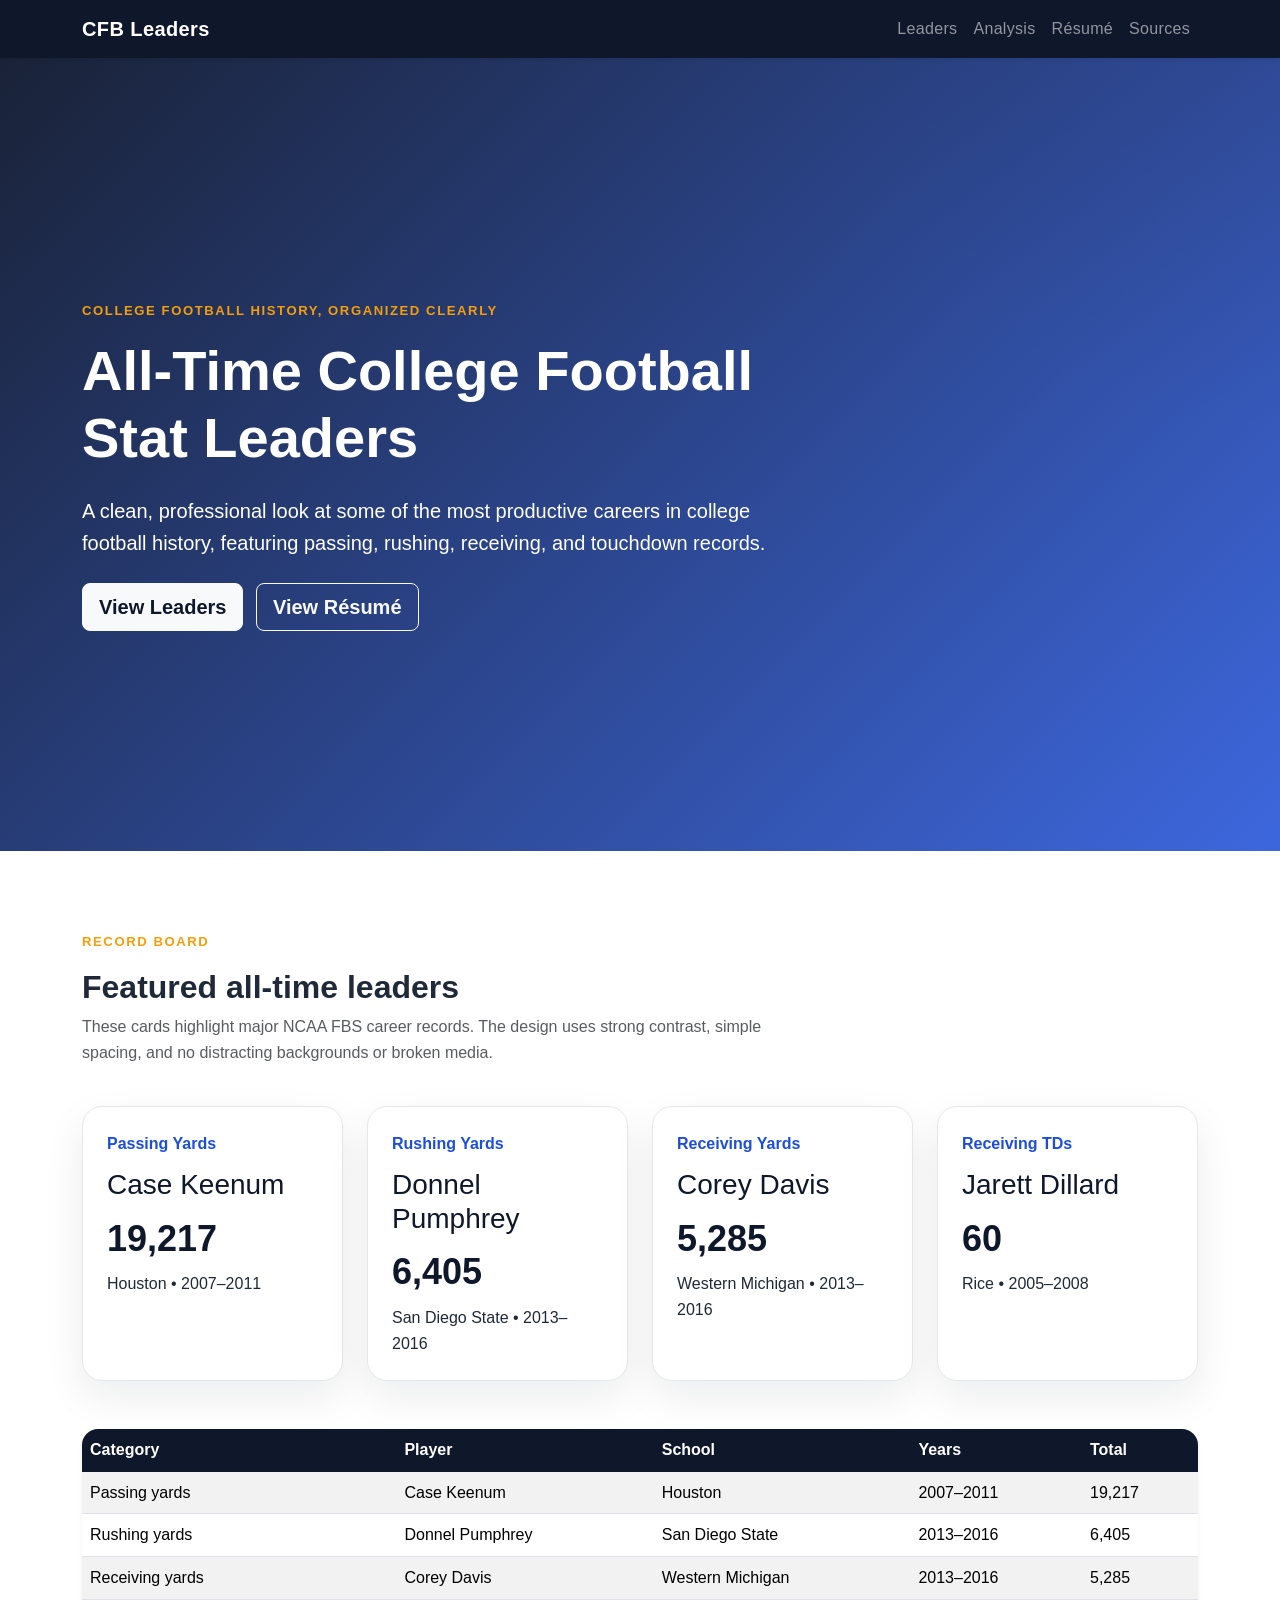
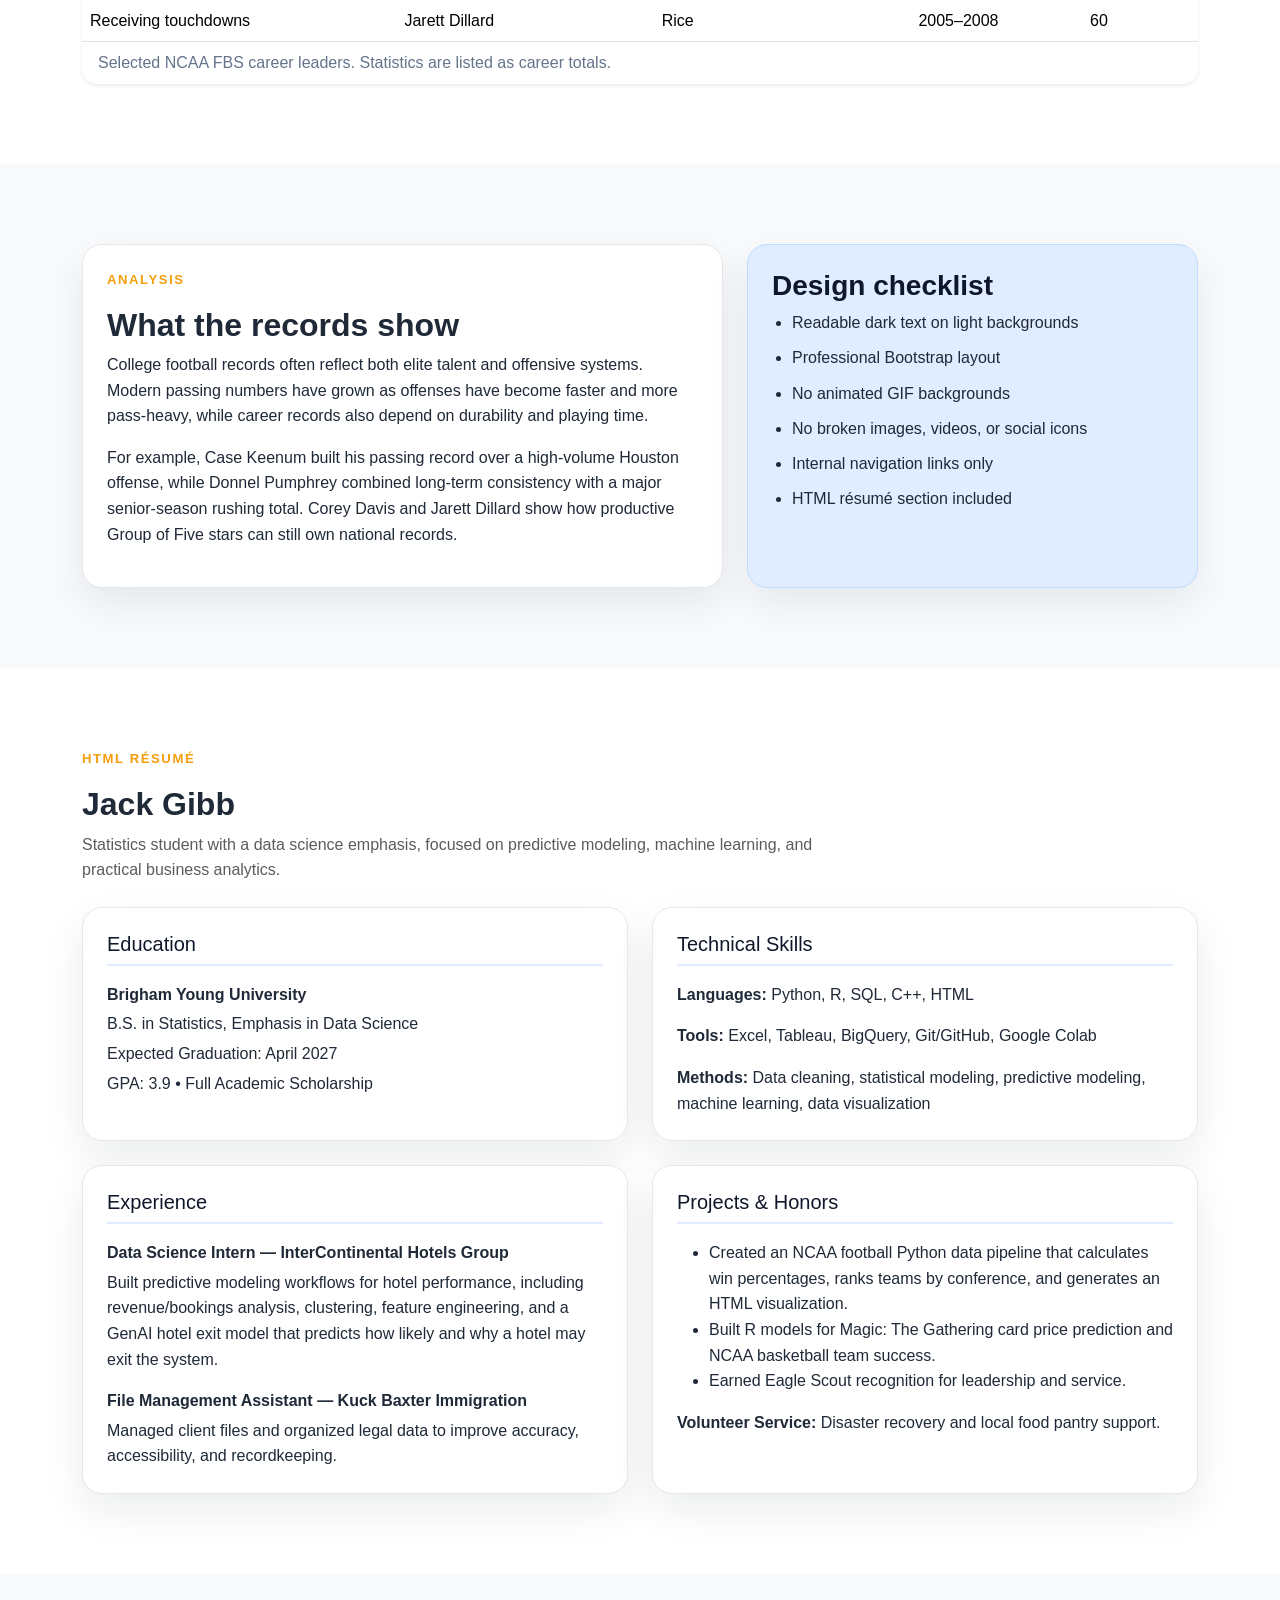
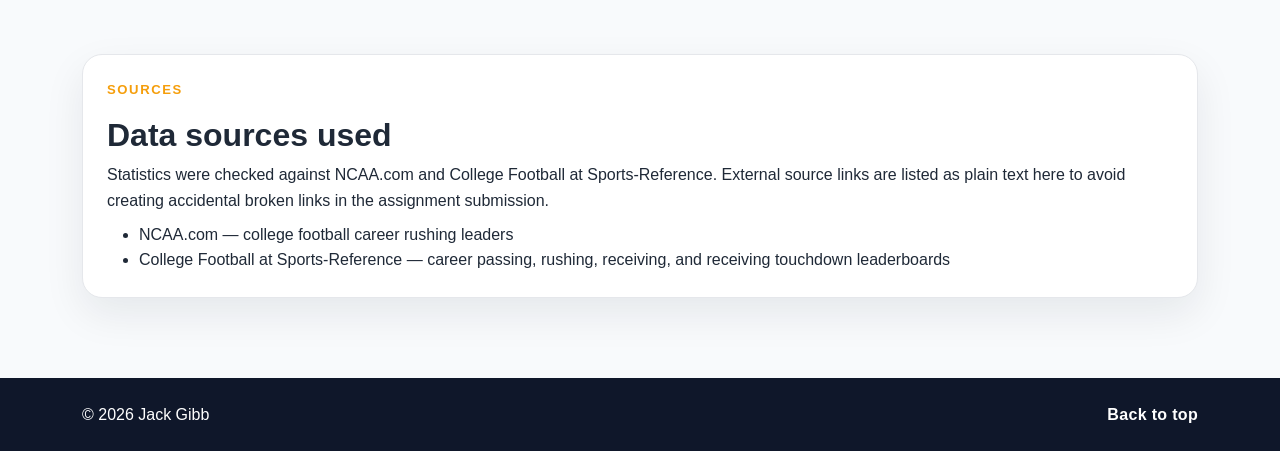
==== index.html @ a268f74a "Add files via upload" ====
<!doctype html>
<html lang="en">
<head>
  <meta charset="utf-8">
  <meta name="viewport" content="width=device-width, initial-scale=1">
  <meta name="description" content="A professional Bootstrap website about college football all-time stat leaders with an HTML resume section.">
  <title>College Football All-Time Stat Leaders | Jack Gibb</title>
  <link href="https://cdn.jsdelivr.net/npm/bootstrap@5.3.3/dist/css/bootstrap.min.css" rel="stylesheet">
  <link rel="stylesheet" href="styles.css">
</head>
<body id="top">
  <nav class="navbar navbar-expand-lg navbar-dark fixed-top shadow-sm" aria-label="Main navigation">
    <div class="container">
      <a class="navbar-brand fw-bold" href="#top">CFB Leaders</a>
      <button class="navbar-toggler" type="button" data-bs-toggle="collapse" data-bs-target="#navbarNav" aria-controls="navbarNav" aria-expanded="false" aria-label="Toggle navigation">
        <span class="navbar-toggler-icon"></span>
      </button>
      <div class="collapse navbar-collapse" id="navbarNav">
        <ul class="navbar-nav ms-auto">
          <li class="nav-item"><a class="nav-link" href="#leaders">Leaders</a></li>
          <li class="nav-item"><a class="nav-link" href="#analysis">Analysis</a></li>
          <li class="nav-item"><a class="nav-link" href="#resume">Résumé</a></li>
          <li class="nav-item"><a class="nav-link" href="#sources">Sources</a></li>
        </ul>
      </div>
    </div>
  </nav>

  <header class="hero-section text-white">
    <div class="container py-5">
      <div class="row align-items-center min-vh-75">
        <div class="col-lg-8">
          <p class="eyebrow mb-3">College football history, organized clearly</p>
          <h1 class="display-4 fw-bold mb-4">All-Time College Football Stat Leaders</h1>
          <p class="lead mb-4">A clean, professional look at some of the most productive careers in college football history, featuring passing, rushing, receiving, and touchdown records.</p>
          <a class="btn btn-light btn-lg me-2" href="#leaders">View Leaders</a>
          <a class="btn btn-outline-light btn-lg" href="#resume">View Résumé</a>
        </div>
      </div>
    </div>
  </header>

  <main>
    <section id="leaders" class="section-padding">
      <div class="container">
        <div class="row mb-4">
          <div class="col-lg-8">
            <p class="section-label">Record board</p>
            <h2 class="fw-bold">Featured all-time leaders</h2>
            <p class="text-muted">These cards highlight major NCAA FBS career records. The design uses strong contrast, simple spacing, and no distracting backgrounds or broken media.</p>
          </div>
        </div>

        <div class="row g-4">
          <div class="col-md-6 col-xl-3">
            <div class="record-card h-100">
              <div class="record-category">Passing Yards</div>
              <h3>Case Keenum</h3>
              <p class="record-number">19,217</p>
              <p class="mb-0">Houston • 2007–2011</p>
            </div>
          </div>
          <div class="col-md-6 col-xl-3">
            <div class="record-card h-100">
              <div class="record-category">Rushing Yards</div>
              <h3>Donnel Pumphrey</h3>
              <p class="record-number">6,405</p>
              <p class="mb-0">San Diego State • 2013–2016</p>
            </div>
          </div>
          <div class="col-md-6 col-xl-3">
            <div class="record-card h-100">
              <div class="record-category">Receiving Yards</div>
              <h3>Corey Davis</h3>
              <p class="record-number">5,285</p>
              <p class="mb-0">Western Michigan • 2013–2016</p>
            </div>
          </div>
          <div class="col-md-6 col-xl-3">
            <div class="record-card h-100">
              <div class="record-category">Receiving TDs</div>
              <h3>Jarett Dillard</h3>
              <p class="record-number">60</p>
              <p class="mb-0">Rice • 2005–2008</p>
            </div>
          </div>
        </div>

        <div class="table-responsive mt-5 shadow-sm rounded-4">
          <table class="table table-striped table-hover align-middle mb-0">
            <caption class="px-3">Selected NCAA FBS career leaders. Statistics are listed as career totals.</caption>
            <thead>
              <tr>
                <th scope="col">Category</th>
                <th scope="col">Player</th>
                <th scope="col">School</th>
                <th scope="col">Years</th>
                <th scope="col">Total</th>
              </tr>
            </thead>
            <tbody>
              <tr>
                <td>Passing yards</td>
                <td>Case Keenum</td>
                <td>Houston</td>
                <td>2007–2011</td>
                <td>19,217</td>
              </tr>
              <tr>
                <td>Rushing yards</td>
                <td>Donnel Pumphrey</td>
                <td>San Diego State</td>
                <td>2013–2016</td>
                <td>6,405</td>
              </tr>
              <tr>
                <td>Receiving yards</td>
                <td>Corey Davis</td>
                <td>Western Michigan</td>
                <td>2013–2016</td>
                <td>5,285</td>
              </tr>
              <tr>
                <td>Receiving touchdowns</td>
                <td>Jarett Dillard</td>
                <td>Rice</td>
                <td>2005–2008</td>
                <td>60</td>
              </tr>
            </tbody>
          </table>
        </div>
      </div>
    </section>

    <section id="analysis" class="section-padding bg-light">
      <div class="container">
        <div class="row g-4 align-items-stretch">
          <div class="col-lg-7">
            <div class="content-panel h-100">
              <p class="section-label">Analysis</p>
              <h2 class="fw-bold">What the records show</h2>
              <p>College football records often reflect both elite talent and offensive systems. Modern passing numbers have grown as offenses have become faster and more pass-heavy, while career records also depend on durability and playing time.</p>
              <p>For example, Case Keenum built his passing record over a high-volume Houston offense, while Donnel Pumphrey combined long-term consistency with a major senior-season rushing total. Corey Davis and Jarett Dillard show how productive Group of Five stars can still own national records.</p>
            </div>
          </div>
          <div class="col-lg-5">
            <div class="content-panel h-100 accent-panel">
              <h3 class="fw-bold">Design checklist</h3>
              <ul class="check-list">
                <li>Readable dark text on light backgrounds</li>
                <li>Professional Bootstrap layout</li>
                <li>No animated GIF backgrounds</li>
                <li>No broken images, videos, or social icons</li>
                <li>Internal navigation links only</li>
                <li>HTML résumé section included</li>
              </ul>
            </div>
          </div>
        </div>
      </div>
    </section>

    <section id="resume" class="section-padding">
      <div class="container">
        <div class="row mb-4">
          <div class="col-lg-8">
            <p class="section-label">HTML résumé</p>
            <h2 class="fw-bold">Jack Gibb</h2>
            <p class="text-muted mb-0">Statistics student with a data science emphasis, focused on predictive modeling, machine learning, and practical business analytics.</p>
          </div>
        </div>

        <div class="row g-4">
          <div class="col-lg-6">
            <div class="resume-card h-100">
              <h3>Education</h3>
              <p class="mb-1"><strong>Brigham Young University</strong></p>
              <p class="mb-1">B.S. in Statistics, Emphasis in Data Science</p>
              <p class="mb-1">Expected Graduation: April 2027</p>
              <p class="mb-0">GPA: 3.9 • Full Academic Scholarship</p>
            </div>
          </div>
          <div class="col-lg-6">
            <div class="resume-card h-100">
              <h3>Technical Skills</h3>
              <p><strong>Languages:</strong> Python, R, SQL, C++, HTML</p>
              <p><strong>Tools:</strong> Excel, Tableau, BigQuery, Git/GitHub, Google Colab</p>
              <p class="mb-0"><strong>Methods:</strong> Data cleaning, statistical modeling, predictive modeling, machine learning, data visualization</p>
            </div>
          </div>
          <div class="col-lg-6">
            <div class="resume-card h-100">
              <h3>Experience</h3>
              <p class="mb-1"><strong>Data Science Intern — InterContinental Hotels Group</strong></p>
              <p>Built predictive modeling workflows for hotel performance, including revenue/bookings analysis, clustering, feature engineering, and a GenAI hotel exit model that predicts how likely and why a hotel may exit the system.</p>
              <p class="mb-1"><strong>File Management Assistant — Kuck Baxter Immigration</strong></p>
              <p class="mb-0">Managed client files and organized legal data to improve accuracy, accessibility, and recordkeeping.</p>
            </div>
          </div>
          <div class="col-lg-6">
            <div class="resume-card h-100">
              <h3>Projects & Honors</h3>
              <ul class="mb-3">
                <li>Created an NCAA football Python data pipeline that calculates win percentages, ranks teams by conference, and generates an HTML visualization.</li>
                <li>Built R models for Magic: The Gathering card price prediction and NCAA basketball team success.</li>
                <li>Earned Eagle Scout recognition for leadership and service.</li>
              </ul>
              <p class="mb-0"><strong>Volunteer Service:</strong> Disaster recovery and local food pantry support.</p>
            </div>
          </div>
        </div>
      </div>
    </section>

    <section id="sources" class="section-padding bg-light">
      <div class="container">
        <div class="content-panel">
          <p class="section-label">Sources</p>
          <h2 class="fw-bold">Data sources used</h2>
          <p class="mb-2">Statistics were checked against NCAA.com and College Football at Sports-Reference. External source links are listed as plain text here to avoid creating accidental broken links in the assignment submission.</p>
          <ul class="mb-0">
            <li>NCAA.com — college football career rushing leaders</li>
            <li>College Football at Sports-Reference — career passing, rushing, receiving, and receiving touchdown leaderboards</li>
          </ul>
        </div>
      </div>
    </section>
  </main>

  <footer class="site-footer text-white py-4">
    <div class="container d-flex flex-column flex-md-row justify-content-between align-items-center gap-3">
      <p class="mb-0">© 2026 Jack Gibb</p>
      <a class="footer-link" href="#top">Back to top</a>
    </div>
  </footer>

  <script src="https://cdn.jsdelivr.net/npm/bootstrap@5.3.3/dist/js/bootstrap.bundle.min.js"></script>
</body>
</html>
---- styles.css ----
:root {
  --navy: #0f172a;
  --blue: #1d4ed8;
  --light-blue: #e0ecff;
  --gold: #f59e0b;
  --text: #1f2937;
  --muted: #64748b;
  --panel: #ffffff;
  --border: #e5e7eb;
}

html {
  scroll-behavior: smooth;
}

body {
  font-family: Arial, Helvetica, sans-serif;
  color: var(--text);
  background: #ffffff;
  line-height: 1.6;
}

.navbar,
.site-footer {
  background: var(--navy);
}

.navbar-brand,
.nav-link,
.footer-link {
  letter-spacing: 0.02em;
}

.nav-link:hover,
.footer-link:hover {
  color: var(--gold) !important;
}

.footer-link {
  color: #ffffff;
  text-decoration: none;
  font-weight: 600;
}

.hero-section {
  background:
    linear-gradient(135deg, rgba(15, 23, 42, 0.96), rgba(29, 78, 216, 0.86)),
    radial-gradient(circle at top right, rgba(245, 158, 11, 0.35), transparent 28%);
  padding-top: 5rem;
}

.min-vh-75 {
  min-height: 75vh;
}

.eyebrow,
.section-label {
  color: var(--gold);
  font-weight: 700;
  text-transform: uppercase;
  letter-spacing: 0.12em;
  font-size: 0.82rem;
}

.section-padding {
  padding: 5rem 0;
}

.record-card,
.content-panel,
.resume-card {
  background: var(--panel);
  border: 1px solid var(--border);
  border-radius: 1.25rem;
  padding: 1.5rem;
  box-shadow: 0 16px 40px rgba(15, 23, 42, 0.08);
}

.record-card {
  transition: transform 0.2s ease, box-shadow 0.2s ease;
}

.record-card:hover {
  transform: translateY(-4px);
  box-shadow: 0 20px 50px rgba(15, 23, 42, 0.12);
}

.record-category {
  color: var(--blue);
  font-weight: 700;
  margin-bottom: 0.75rem;
}

.record-card h3,
.resume-card h3,
.content-panel h3 {
  color: var(--navy);
}

.record-number {
  color: var(--navy);
  font-size: 2.25rem;
  font-weight: 800;
  margin-bottom: 0.25rem;
}

.accent-panel {
  background: var(--light-blue);
  border-color: #bfdbfe;
}

.check-list {
  padding-left: 1.25rem;
  margin-bottom: 0;
}

.check-list li {
  margin-bottom: 0.6rem;
}

.table thead th {
  background: var(--navy);
  color: #ffffff;
  border-color: var(--navy);
}

caption {
  color: var(--muted);
}

.resume-card h3 {
  font-size: 1.25rem;
  border-bottom: 2px solid var(--light-blue);
  padding-bottom: 0.5rem;
  margin-bottom: 1rem;
}

.bg-light {
  background-color: #f8fafc !important;
}

.btn-light {
  color: var(--navy);
  font-weight: 700;
}

.btn-outline-light {
  font-weight: 700;
}

@media (max-width: 767px) {
  .display-4 {
    font-size: 2.5rem;
  }

  .section-padding {
    padding: 3.5rem 0;
  }
}
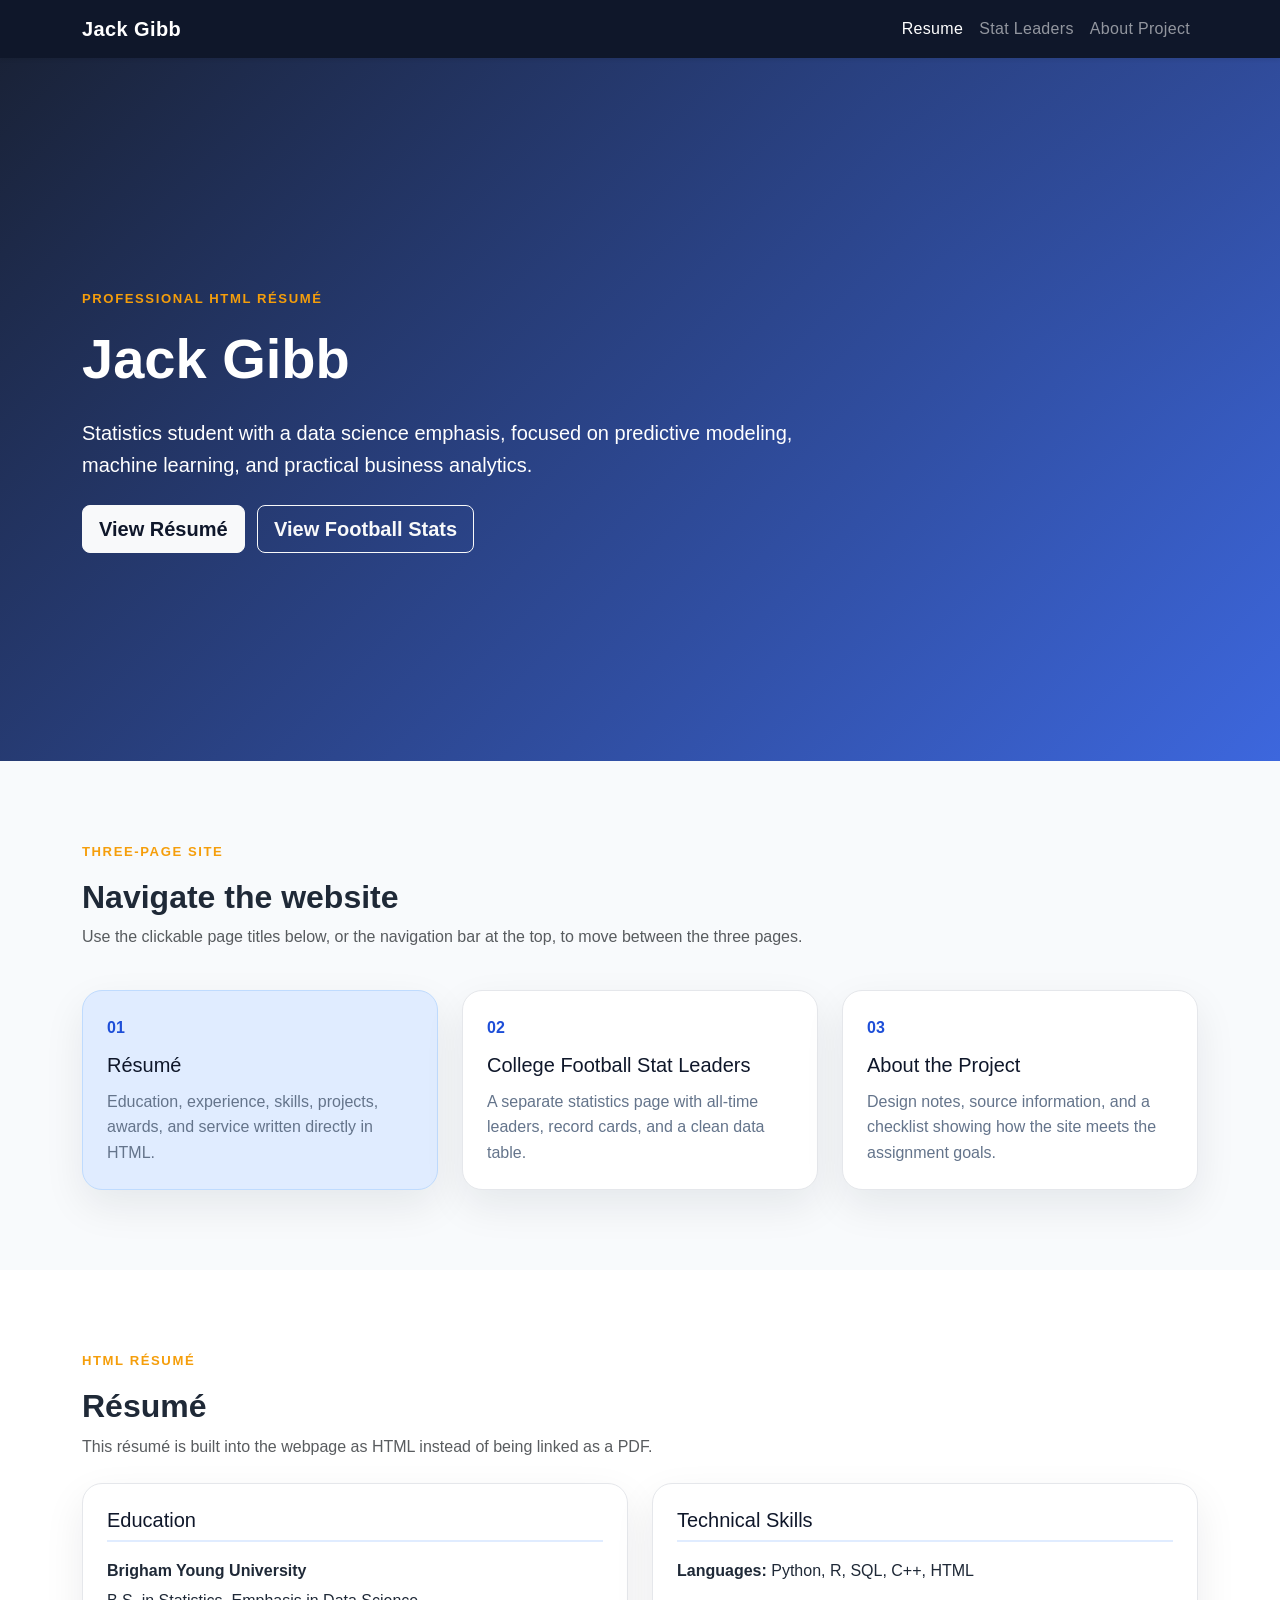
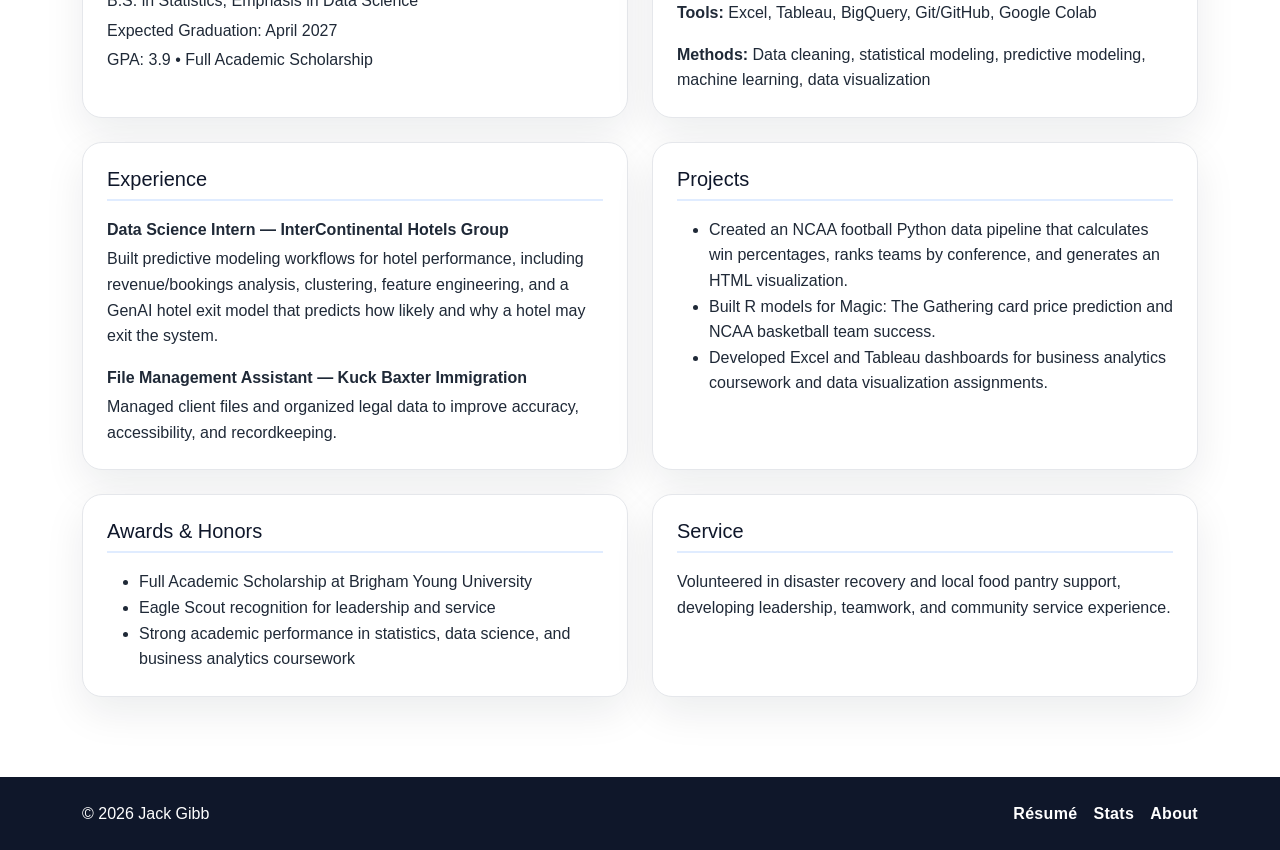
==== commit 28059b95: "Add files via upload" ====
--- a/index.html
+++ b/index.html
@@ -3,24 +3,23 @@
 <head>
   <meta charset="utf-8">
   <meta name="viewport" content="width=device-width, initial-scale=1">
-  <meta name="description" content="A professional Bootstrap website about college football all-time stat leaders with an HTML resume section.">
-  <title>College Football All-Time Stat Leaders | Jack Gibb</title>
+  <meta name="description" content="Professional portfolio and resume page for Jack Gibb with links to a college football stats project.">
+  <title>Jack Gibb | Resume & Portfolio</title>
   <link href="https://cdn.jsdelivr.net/npm/bootstrap@5.3.3/dist/css/bootstrap.min.css" rel="stylesheet">
   <link rel="stylesheet" href="styles.css">
 </head>
-<body id="top">
+<body>
   <nav class="navbar navbar-expand-lg navbar-dark fixed-top shadow-sm" aria-label="Main navigation">
     <div class="container">
-      <a class="navbar-brand fw-bold" href="#top">CFB Leaders</a>
+      <a class="navbar-brand fw-bold" href="index.html">Jack Gibb</a>
       <button class="navbar-toggler" type="button" data-bs-toggle="collapse" data-bs-target="#navbarNav" aria-controls="navbarNav" aria-expanded="false" aria-label="Toggle navigation">
         <span class="navbar-toggler-icon"></span>
       </button>
       <div class="collapse navbar-collapse" id="navbarNav">
         <ul class="navbar-nav ms-auto">
-          <li class="nav-item"><a class="nav-link" href="#leaders">Leaders</a></li>
-          <li class="nav-item"><a class="nav-link" href="#analysis">Analysis</a></li>
-          <li class="nav-item"><a class="nav-link" href="#resume">Résumé</a></li>
-          <li class="nav-item"><a class="nav-link" href="#sources">Sources</a></li>
+          <li class="nav-item"><a class="nav-link active" aria-current="page" href="index.html">Resume</a></li>
+          <li class="nav-item"><a class="nav-link" href="stats.html">Stat Leaders</a></li>
+          <li class="nav-item"><a class="nav-link" href="about.html">About Project</a></li>
         </ul>
       </div>
     </div>
@@ -28,146 +27,62 @@
 
   <header class="hero-section text-white">
     <div class="container py-5">
-      <div class="row align-items-center min-vh-75">
+      <div class="row align-items-center min-vh-65">
         <div class="col-lg-8">
-          <p class="eyebrow mb-3">College football history, organized clearly</p>
-          <h1 class="display-4 fw-bold mb-4">All-Time College Football Stat Leaders</h1>
-          <p class="lead mb-4">A clean, professional look at some of the most productive careers in college football history, featuring passing, rushing, receiving, and touchdown records.</p>
-          <a class="btn btn-light btn-lg me-2" href="#leaders">View Leaders</a>
-          <a class="btn btn-outline-light btn-lg" href="#resume">View Résumé</a>
+          <p class="eyebrow mb-3">Professional HTML résumé</p>
+          <h1 class="display-4 fw-bold mb-4">Jack Gibb</h1>
+          <p class="lead mb-4">Statistics student with a data science emphasis, focused on predictive modeling, machine learning, and practical business analytics.</p>
+          <a class="btn btn-light btn-lg me-2" href="#resume">View Résumé</a>
+          <a class="btn btn-outline-light btn-lg" href="stats.html">View Football Stats</a>
         </div>
       </div>
     </div>
   </header>
 
   <main>
-    <section id="leaders" class="section-padding">
+    <section class="section-padding bg-light" aria-labelledby="site-pages-heading">
       <div class="container">
         <div class="row mb-4">
           <div class="col-lg-8">
-            <p class="section-label">Record board</p>
-            <h2 class="fw-bold">Featured all-time leaders</h2>
-            <p class="text-muted">These cards highlight major NCAA FBS career records. The design uses strong contrast, simple spacing, and no distracting backgrounds or broken media.</p>
+            <p class="section-label">Three-page site</p>
+            <h2 id="site-pages-heading" class="fw-bold">Navigate the website</h2>
+            <p class="text-muted">Use the clickable page titles below, or the navigation bar at the top, to move between the three pages.</p>
           </div>
         </div>
 
         <div class="row g-4">
-          <div class="col-md-6 col-xl-3">
-            <div class="record-card h-100">
-              <div class="record-category">Passing Yards</div>
-              <h3>Case Keenum</h3>
-              <p class="record-number">19,217</p>
-              <p class="mb-0">Houston • 2007–2011</p>
-            </div>
+          <div class="col-md-4">
+            <a class="page-card active-page h-100" href="index.html" aria-label="Go to Resume page">
+              <span class="page-number">01</span>
+              <h3>Résumé</h3>
+              <p>Education, experience, skills, projects, awards, and service written directly in HTML.</p>
+            </a>
           </div>
-          <div class="col-md-6 col-xl-3">
-            <div class="record-card h-100">
-              <div class="record-category">Rushing Yards</div>
-              <h3>Donnel Pumphrey</h3>
-              <p class="record-number">6,405</p>
-              <p class="mb-0">San Diego State • 2013–2016</p>
-            </div>
+          <div class="col-md-4">
+            <a class="page-card h-100" href="stats.html" aria-label="Go to College Football Stat Leaders page">
+              <span class="page-number">02</span>
+              <h3>College Football Stat Leaders</h3>
+              <p>A separate statistics page with all-time leaders, record cards, and a clean data table.</p>
+            </a>
           </div>
-          <div class="col-md-6 col-xl-3">
-            <div class="record-card h-100">
-              <div class="record-category">Receiving Yards</div>
-              <h3>Corey Davis</h3>
-              <p class="record-number">5,285</p>
-              <p class="mb-0">Western Michigan • 2013–2016</p>
-            </div>
-          </div>
-          <div class="col-md-6 col-xl-3">
-            <div class="record-card h-100">
-              <div class="record-category">Receiving TDs</div>
-              <h3>Jarett Dillard</h3>
-              <p class="record-number">60</p>
-              <p class="mb-0">Rice • 2005–2008</p>
-            </div>
-          </div>
-        </div>
-
-        <div class="table-responsive mt-5 shadow-sm rounded-4">
-          <table class="table table-striped table-hover align-middle mb-0">
-            <caption class="px-3">Selected NCAA FBS career leaders. Statistics are listed as career totals.</caption>
-            <thead>
-              <tr>
-                <th scope="col">Category</th>
-                <th scope="col">Player</th>
-                <th scope="col">School</th>
-                <th scope="col">Years</th>
-                <th scope="col">Total</th>
-              </tr>
-            </thead>
-            <tbody>
-              <tr>
-                <td>Passing yards</td>
-                <td>Case Keenum</td>
-                <td>Houston</td>
-                <td>2007–2011</td>
-                <td>19,217</td>
-              </tr>
-              <tr>
-                <td>Rushing yards</td>
-                <td>Donnel Pumphrey</td>
-                <td>San Diego State</td>
-                <td>2013–2016</td>
-                <td>6,405</td>
-              </tr>
-              <tr>
-                <td>Receiving yards</td>
-                <td>Corey Davis</td>
-                <td>Western Michigan</td>
-                <td>2013–2016</td>
-                <td>5,285</td>
-              </tr>
-              <tr>
-                <td>Receiving touchdowns</td>
-                <td>Jarett Dillard</td>
-                <td>Rice</td>
-                <td>2005–2008</td>
-                <td>60</td>
-              </tr>
-            </tbody>
-          </table>
-        </div>
-      </div>
-    </section>
-
-    <section id="analysis" class="section-padding bg-light">
-      <div class="container">
-        <div class="row g-4 align-items-stretch">
-          <div class="col-lg-7">
-            <div class="content-panel h-100">
-              <p class="section-label">Analysis</p>
-              <h2 class="fw-bold">What the records show</h2>
-              <p>College football records often reflect both elite talent and offensive systems. Modern passing numbers have grown as offenses have become faster and more pass-heavy, while career records also depend on durability and playing time.</p>
-              <p>For example, Case Keenum built his passing record over a high-volume Houston offense, while Donnel Pumphrey combined long-term consistency with a major senior-season rushing total. Corey Davis and Jarett Dillard show how productive Group of Five stars can still own national records.</p>
-            </div>
-          </div>
-          <div class="col-lg-5">
-            <div class="content-panel h-100 accent-panel">
-              <h3 class="fw-bold">Design checklist</h3>
-              <ul class="check-list">
-                <li>Readable dark text on light backgrounds</li>
-                <li>Professional Bootstrap layout</li>
-                <li>No animated GIF backgrounds</li>
-                <li>No broken images, videos, or social icons</li>
-                <li>Internal navigation links only</li>
-                <li>HTML résumé section included</li>
-              </ul>
-            </div>
+          <div class="col-md-4">
+            <a class="page-card h-100" href="about.html" aria-label="Go to About Project page">
+              <span class="page-number">03</span>
+              <h3>About the Project</h3>
+              <p>Design notes, source information, and a checklist showing how the site meets the assignment goals.</p>
+            </a>
           </div>
         </div>
       </div>
     </section>
 
-    <section id="resume" class="section-padding">
+    <section id="resume" class="section-padding" aria-labelledby="resume-heading">
       <div class="container">
         <div class="row mb-4">
           <div class="col-lg-8">
             <p class="section-label">HTML résumé</p>
-            <h2 class="fw-bold">Jack Gibb</h2>
-            <p class="text-muted mb-0">Statistics student with a data science emphasis, focused on predictive modeling, machine learning, and practical business analytics.</p>
+            <h2 id="resume-heading" class="fw-bold">Résumé</h2>
+            <p class="text-muted mb-0">This résumé is built into the webpage as HTML instead of being linked as a PDF.</p>
           </div>
         </div>
 
@@ -181,6 +96,7 @@
               <p class="mb-0">GPA: 3.9 • Full Academic Scholarship</p>
             </div>
           </div>
+
           <div class="col-lg-6">
             <div class="resume-card h-100">
               <h3>Technical Skills</h3>
@@ -189,6 +105,7 @@
               <p class="mb-0"><strong>Methods:</strong> Data cleaning, statistical modeling, predictive modeling, machine learning, data visualization</p>
             </div>
           </div>
+
           <div class="col-lg-6">
             <div class="resume-card h-100">
               <h3>Experience</h3>
@@ -198,31 +115,35 @@
               <p class="mb-0">Managed client files and organized legal data to improve accuracy, accessibility, and recordkeeping.</p>
             </div>
           </div>
+
           <div class="col-lg-6">
             <div class="resume-card h-100">
-              <h3>Projects & Honors</h3>
-              <ul class="mb-3">
+              <h3>Projects</h3>
+              <ul class="mb-0">
                 <li>Created an NCAA football Python data pipeline that calculates win percentages, ranks teams by conference, and generates an HTML visualization.</li>
                 <li>Built R models for Magic: The Gathering card price prediction and NCAA basketball team success.</li>
-                <li>Earned Eagle Scout recognition for leadership and service.</li>
+                <li>Developed Excel and Tableau dashboards for business analytics coursework and data visualization assignments.</li>
               </ul>
-              <p class="mb-0"><strong>Volunteer Service:</strong> Disaster recovery and local food pantry support.</p>
             </div>
           </div>
-        </div>
-      </div>
-    </section>
 
-    <section id="sources" class="section-padding bg-light">
-      <div class="container">
-        <div class="content-panel">
-          <p class="section-label">Sources</p>
-          <h2 class="fw-bold">Data sources used</h2>
-          <p class="mb-2">Statistics were checked against NCAA.com and College Football at Sports-Reference. External source links are listed as plain text here to avoid creating accidental broken links in the assignment submission.</p>
-          <ul class="mb-0">
-            <li>NCAA.com — college football career rushing leaders</li>
-            <li>College Football at Sports-Reference — career passing, rushing, receiving, and receiving touchdown leaderboards</li>
-          </ul>
+          <div class="col-lg-6">
+            <div class="resume-card h-100">
+              <h3>Awards & Honors</h3>
+              <ul class="mb-0">
+                <li>Full Academic Scholarship at Brigham Young University</li>
+                <li>Eagle Scout recognition for leadership and service</li>
+                <li>Strong academic performance in statistics, data science, and business analytics coursework</li>
+              </ul>
+            </div>
+          </div>
+
+          <div class="col-lg-6">
+            <div class="resume-card h-100">
+              <h3>Service</h3>
+              <p class="mb-0">Volunteered in disaster recovery and local food pantry support, developing leadership, teamwork, and community service experience.</p>
+            </div>
+          </div>
         </div>
       </div>
     </section>
@@ -231,7 +152,11 @@
   <footer class="site-footer text-white py-4">
     <div class="container d-flex flex-column flex-md-row justify-content-between align-items-center gap-3">
       <p class="mb-0">© 2026 Jack Gibb</p>
-      <a class="footer-link" href="#top">Back to top</a>
+      <div class="footer-links">
+        <a class="footer-link" href="index.html">Résumé</a>
+        <a class="footer-link" href="stats.html">Stats</a>
+        <a class="footer-link" href="about.html">About</a>
+      </div>
     </div>
   </footer>
 
--- a/styles.css
+++ b/styles.css
@@ -42,15 +42,26 @@
   font-weight: 600;
 }
 
-.hero-section {
+.footer-links {
+  display: flex;
+  gap: 1rem;
+  flex-wrap: wrap;
+}
+
+.hero-section,
+.page-header {
   background:
     linear-gradient(135deg, rgba(15, 23, 42, 0.96), rgba(29, 78, 216, 0.86)),
     radial-gradient(circle at top right, rgba(245, 158, 11, 0.35), transparent 28%);
   padding-top: 5rem;
 }
 
-.min-vh-75 {
-  min-height: 75vh;
+.page-header {
+  padding-bottom: 2.5rem;
+}
+
+.min-vh-65 {
+  min-height: 65vh;
 }
 
 .eyebrow,
@@ -68,7 +79,8 @@
 
 .record-card,
 .content-panel,
-.resume-card {
+.resume-card,
+.page-card {
   background: var(--panel);
   border: 1px solid var(--border);
   border-radius: 1.25rem;
@@ -76,13 +88,45 @@
   box-shadow: 0 16px 40px rgba(15, 23, 42, 0.08);
 }
 
-.record-card {
-  transition: transform 0.2s ease, box-shadow 0.2s ease;
-}
-
-.record-card:hover {
+.record-card,
+.page-card {
+  transition: transform 0.2s ease, box-shadow 0.2s ease, border-color 0.2s ease;
+}
+
+.record-card:hover,
+.page-card:hover {
   transform: translateY(-4px);
   box-shadow: 0 20px 50px rgba(15, 23, 42, 0.12);
+  border-color: #bfdbfe;
+}
+
+.page-card {
+  display: block;
+  color: var(--text);
+  text-decoration: none;
+}
+
+.page-card h3 {
+  color: var(--navy);
+  font-size: 1.25rem;
+  margin-bottom: 0.75rem;
+}
+
+.page-card p {
+  color: var(--muted);
+  margin-bottom: 0;
+}
+
+.page-number {
+  display: inline-block;
+  color: var(--blue);
+  font-weight: 800;
+  margin-bottom: 0.75rem;
+}
+
+.active-page {
+  background: var(--light-blue);
+  border-color: #bfdbfe;
 }
 
 .record-category {
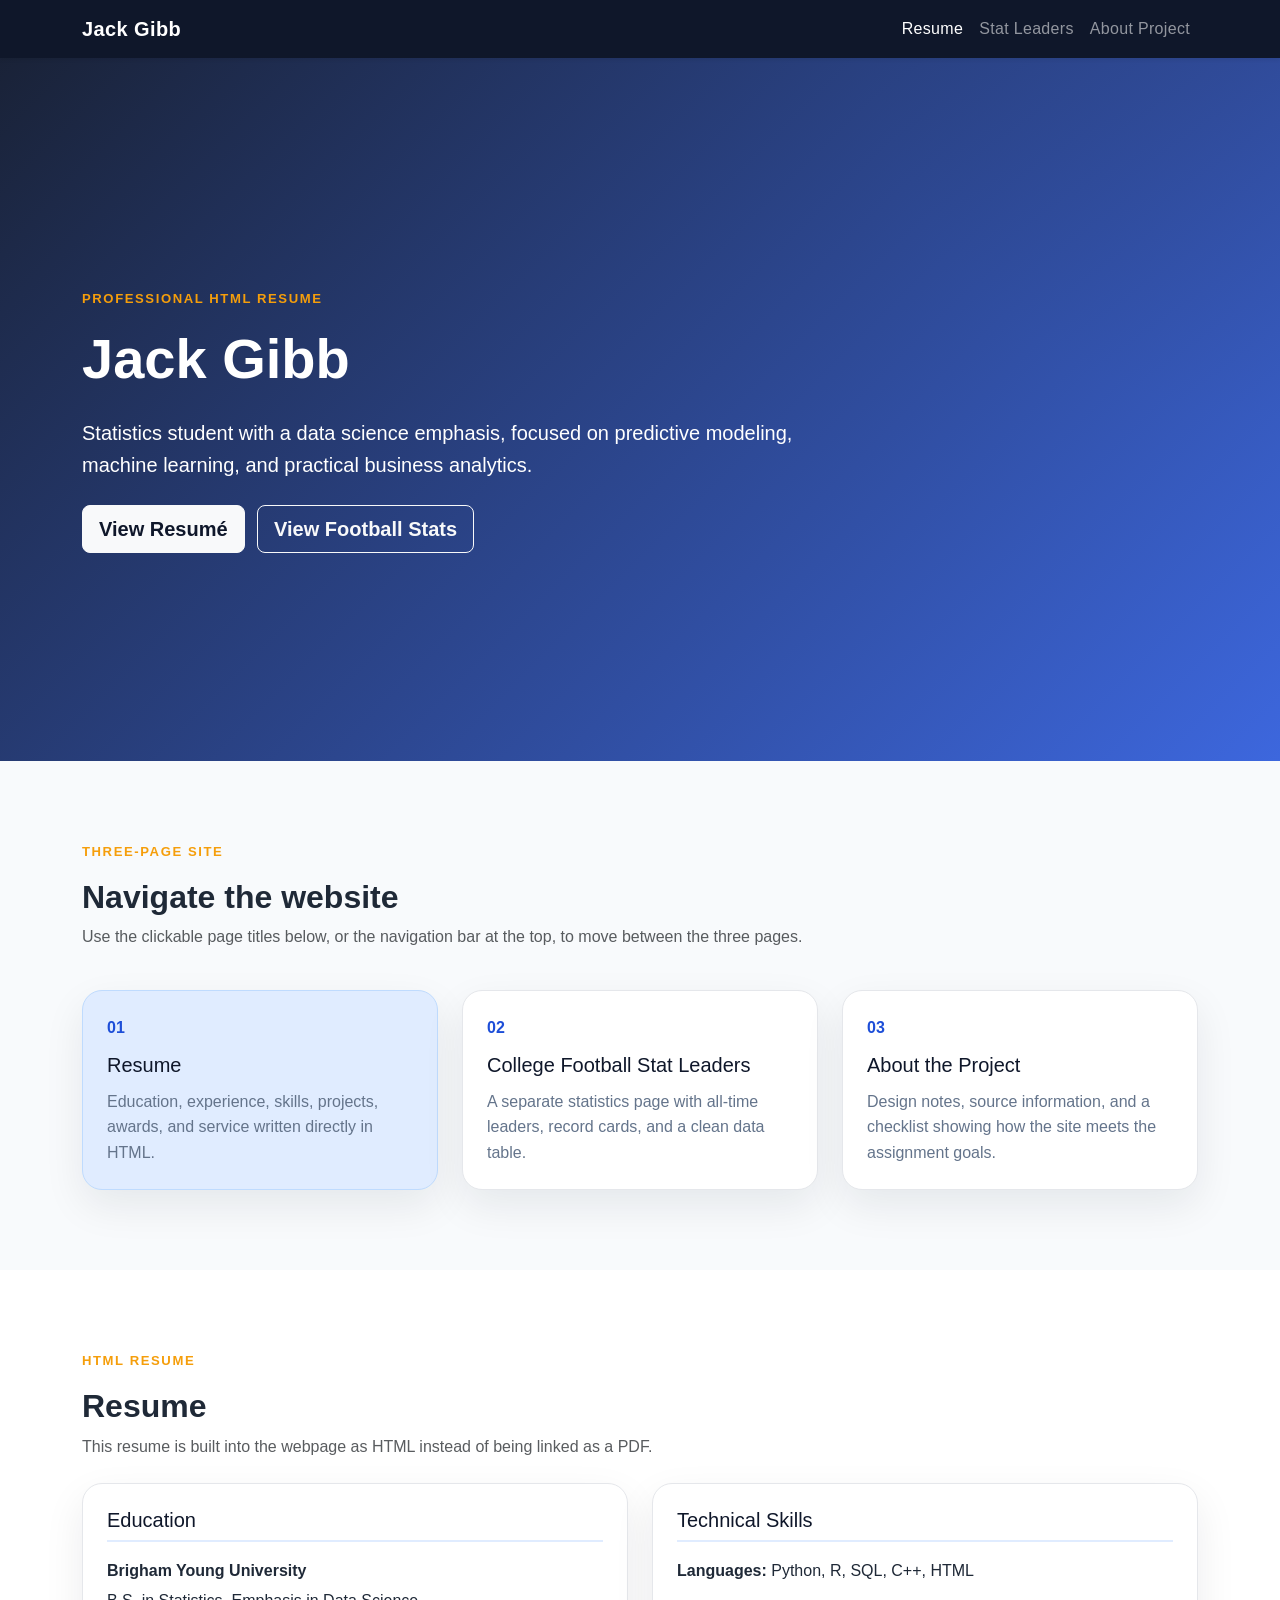
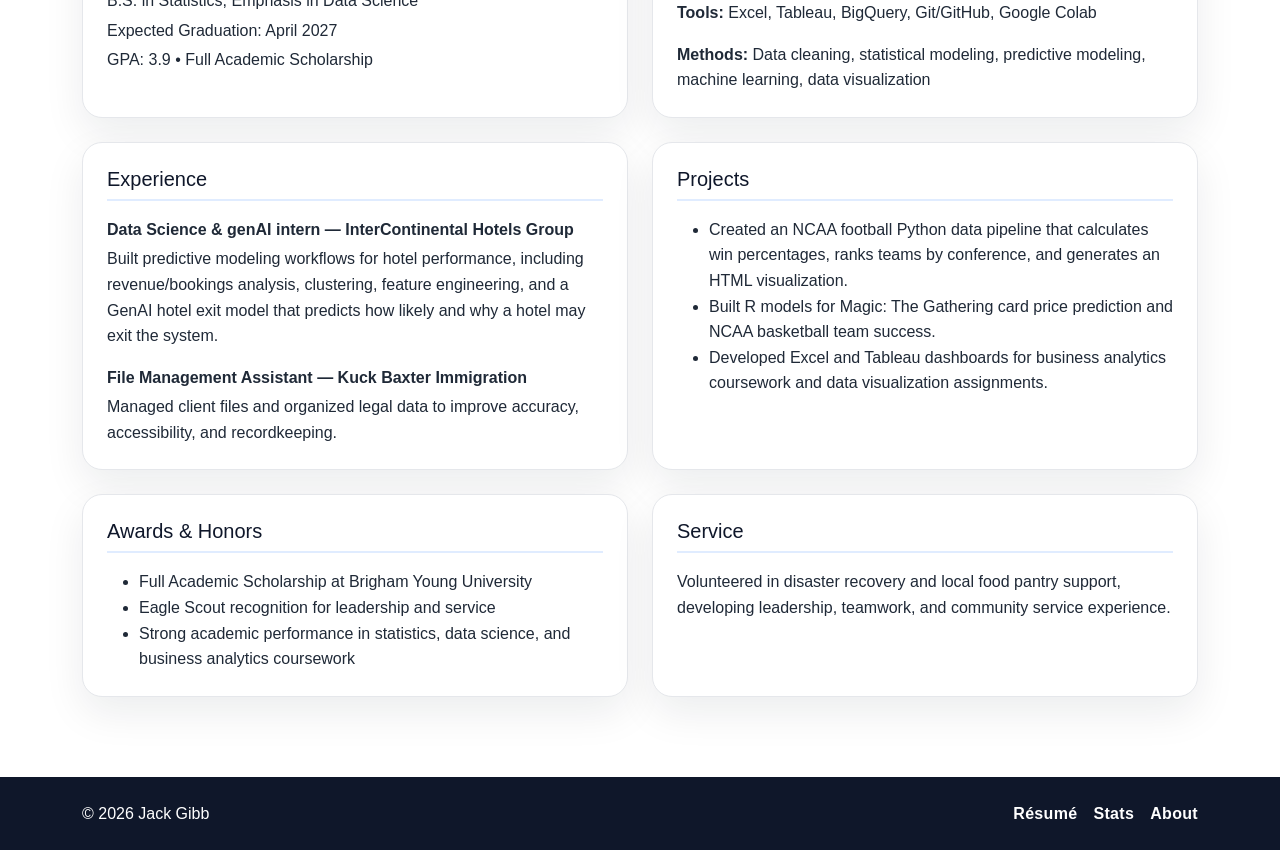
==== commit 8bf23e65: "Correct spelling of 'résumé' to 'resume' in HTML" ====
--- a/index.html
+++ b/index.html
@@ -29,10 +29,10 @@
     <div class="container py-5">
       <div class="row align-items-center min-vh-65">
         <div class="col-lg-8">
-          <p class="eyebrow mb-3">Professional HTML résumé</p>
+          <p class="eyebrow mb-3">Professional HTML resume</p>
           <h1 class="display-4 fw-bold mb-4">Jack Gibb</h1>
           <p class="lead mb-4">Statistics student with a data science emphasis, focused on predictive modeling, machine learning, and practical business analytics.</p>
-          <a class="btn btn-light btn-lg me-2" href="#resume">View Résumé</a>
+          <a class="btn btn-light btn-lg me-2" href="#resume">View Resumé</a>
           <a class="btn btn-outline-light btn-lg" href="stats.html">View Football Stats</a>
         </div>
       </div>
@@ -54,7 +54,7 @@
           <div class="col-md-4">
             <a class="page-card active-page h-100" href="index.html" aria-label="Go to Resume page">
               <span class="page-number">01</span>
-              <h3>Résumé</h3>
+              <h3>Resume</h3>
               <p>Education, experience, skills, projects, awards, and service written directly in HTML.</p>
             </a>
           </div>
@@ -80,9 +80,9 @@
       <div class="container">
         <div class="row mb-4">
           <div class="col-lg-8">
-            <p class="section-label">HTML résumé</p>
-            <h2 id="resume-heading" class="fw-bold">Résumé</h2>
-            <p class="text-muted mb-0">This résumé is built into the webpage as HTML instead of being linked as a PDF.</p>
+            <p class="section-label">HTML resume</p>
+            <h2 id="resume-heading" class="fw-bold">Resume</h2>
+            <p class="text-muted mb-0">This resume is built into the webpage as HTML instead of being linked as a PDF.</p>
           </div>
         </div>
 
@@ -109,7 +109,7 @@
           <div class="col-lg-6">
             <div class="resume-card h-100">
               <h3>Experience</h3>
-              <p class="mb-1"><strong>Data Science Intern — InterContinental Hotels Group</strong></p>
+              <p class="mb-1"><strong>Data Science & genAI intern — InterContinental Hotels Group</strong></p>
               <p>Built predictive modeling workflows for hotel performance, including revenue/bookings analysis, clustering, feature engineering, and a GenAI hotel exit model that predicts how likely and why a hotel may exit the system.</p>
               <p class="mb-1"><strong>File Management Assistant — Kuck Baxter Immigration</strong></p>
               <p class="mb-0">Managed client files and organized legal data to improve accuracy, accessibility, and recordkeeping.</p>
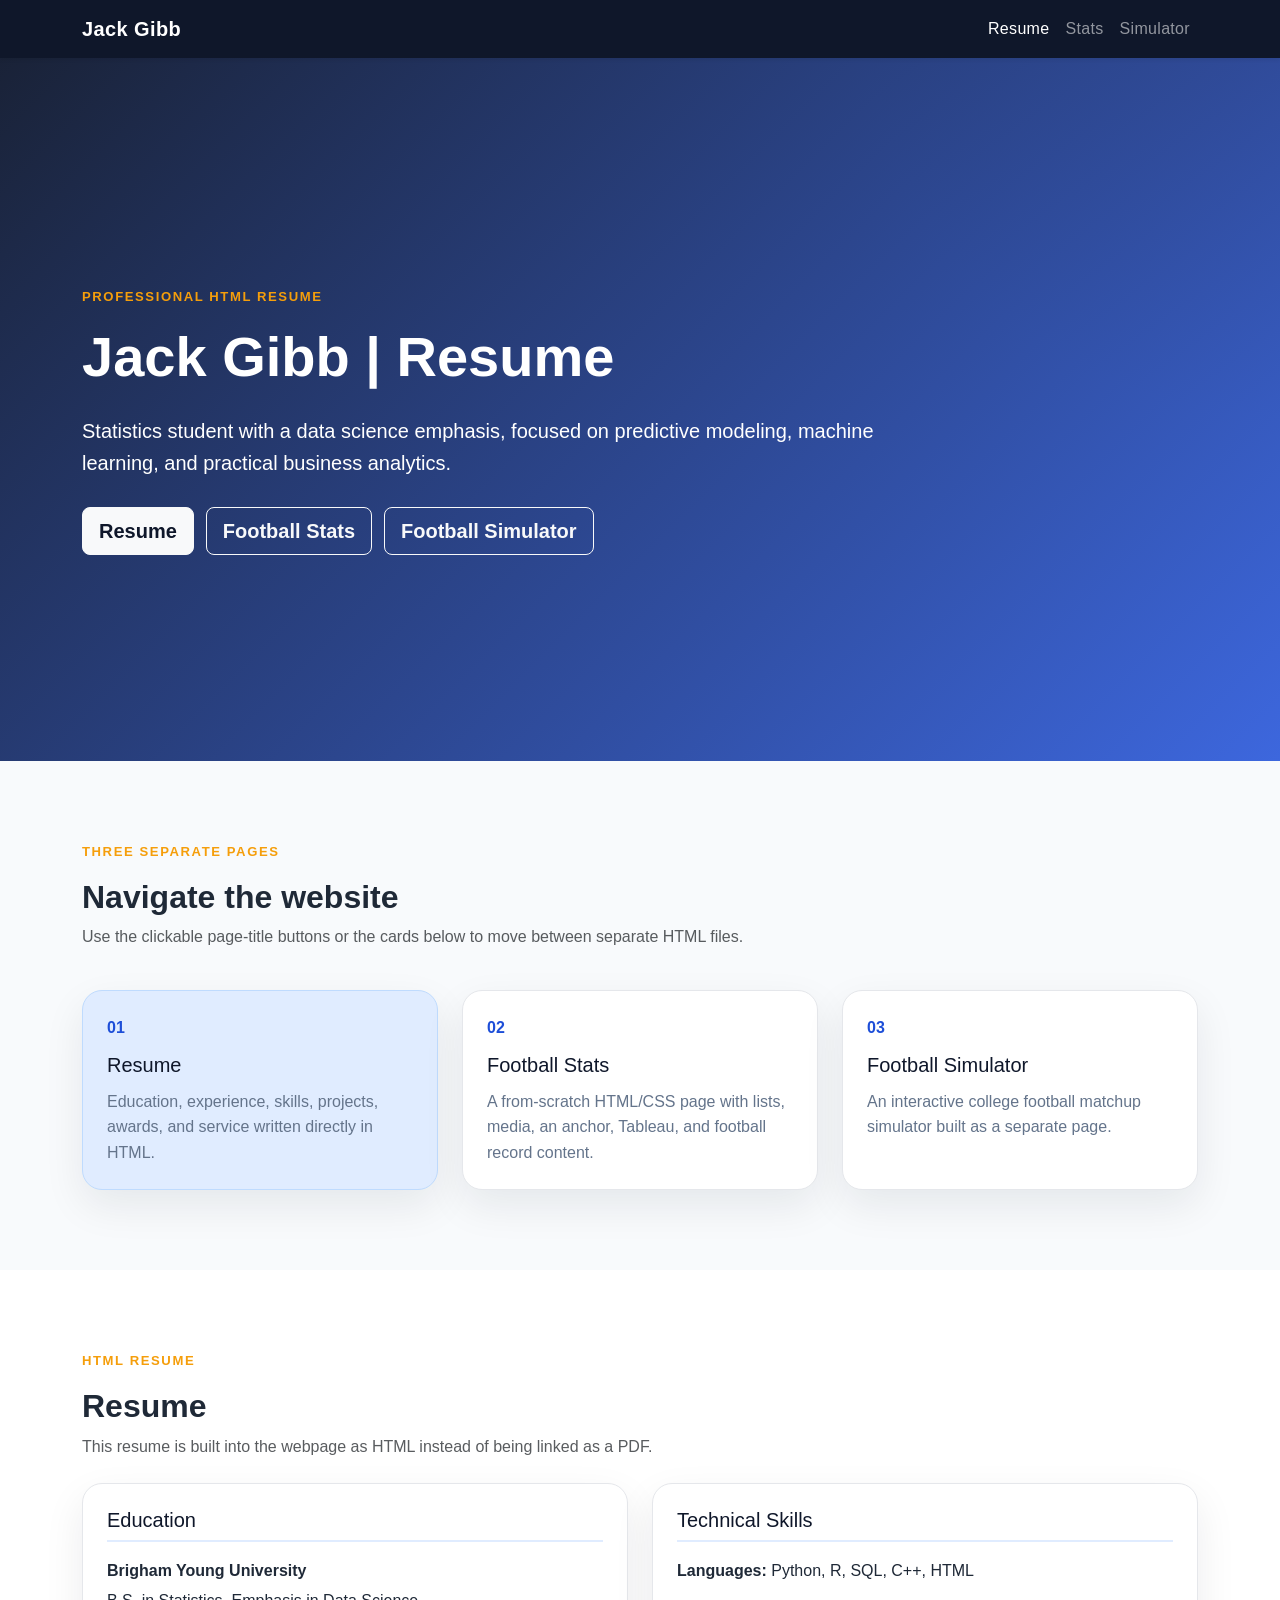
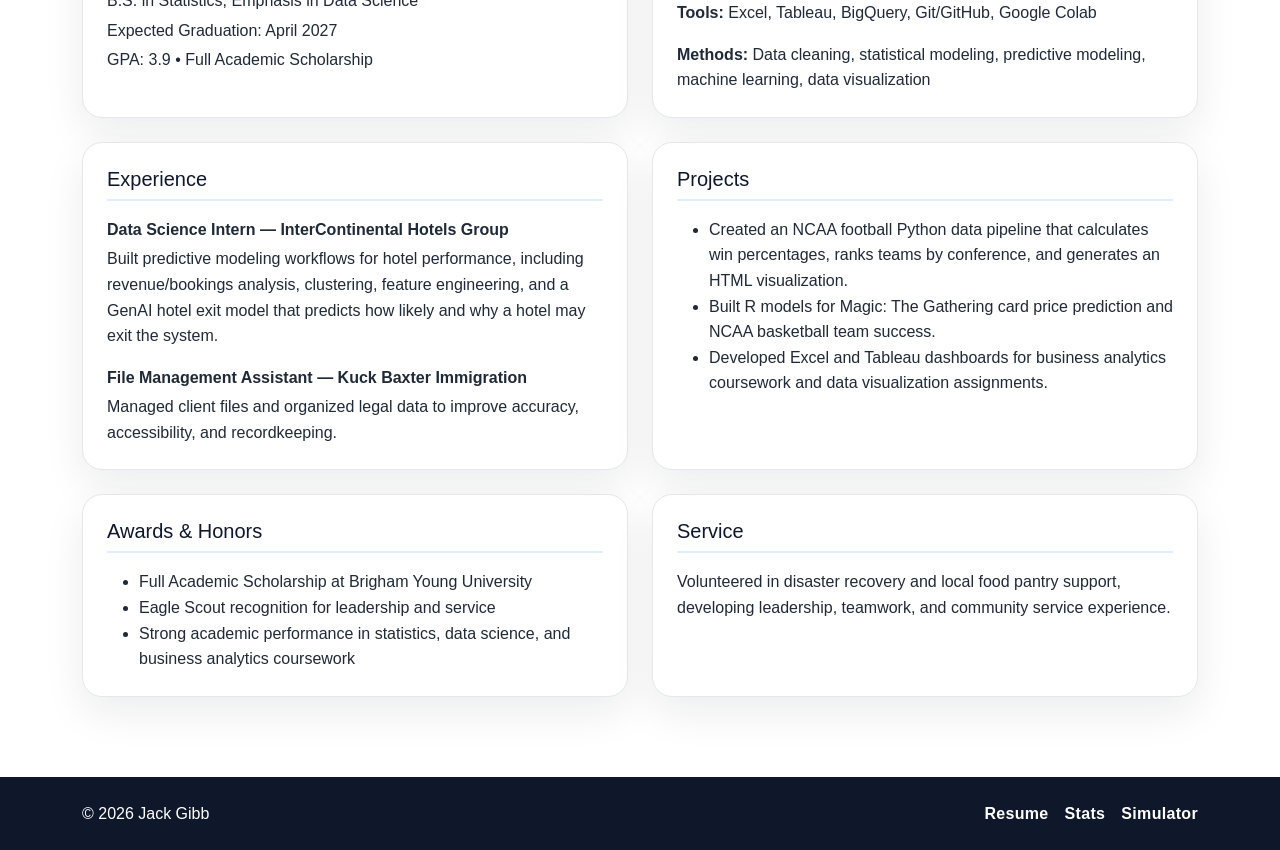
==== commit 64df9315: "Added and updated all files via upload" ====
--- a/index.html
+++ b/index.html
@@ -3,8 +3,8 @@
 <head>
   <meta charset="utf-8">
   <meta name="viewport" content="width=device-width, initial-scale=1">
-  <meta name="description" content="Professional portfolio and resume page for Jack Gibb with links to a college football stats project.">
-  <title>Jack Gibb | Resume & Portfolio</title>
+  <meta name="description" content="Professional resume page for Jack Gibb with navigation to a from-scratch football stats page and simulator page.">
+  <title>Jack Gibb | Resume</title>
   <link href="https://cdn.jsdelivr.net/npm/bootstrap@5.3.3/dist/css/bootstrap.min.css" rel="stylesheet">
   <link rel="stylesheet" href="styles.css">
 </head>
@@ -18,8 +18,8 @@
       <div class="collapse navbar-collapse" id="navbarNav">
         <ul class="navbar-nav ms-auto">
           <li class="nav-item"><a class="nav-link active" aria-current="page" href="index.html">Resume</a></li>
-          <li class="nav-item"><a class="nav-link" href="stats.html">Stat Leaders</a></li>
-          <li class="nav-item"><a class="nav-link" href="about.html">About Project</a></li>
+          <li class="nav-item"><a class="nav-link" href="stats.html">Stats</a></li>
+          <li class="nav-item"><a class="nav-link" href="simulator.html">Simulator</a></li>
         </ul>
       </div>
     </div>
@@ -28,12 +28,15 @@
   <header class="hero-section text-white">
     <div class="container py-5">
       <div class="row align-items-center min-vh-65">
-        <div class="col-lg-8">
+        <div class="col-lg-9">
           <p class="eyebrow mb-3">Professional HTML resume</p>
-          <h1 class="display-4 fw-bold mb-4">Jack Gibb</h1>
+          <h1 class="display-4 fw-bold mb-4">Jack Gibb | Resume</h1>
           <p class="lead mb-4">Statistics student with a data science emphasis, focused on predictive modeling, machine learning, and practical business analytics.</p>
-          <a class="btn btn-light btn-lg me-2" href="#resume">View Resumé</a>
-          <a class="btn btn-outline-light btn-lg" href="stats.html">View Football Stats</a>
+          <div class="title-nav" aria-label="Clickable page title navigation">
+            <a class="btn btn-light btn-lg" href="index.html">Resume</a>
+            <a class="btn btn-outline-light btn-lg" href="stats.html">Football Stats</a>
+            <a class="btn btn-outline-light btn-lg" href="simulator.html">Football Simulator</a>
+          </div>
         </div>
       </div>
     </div>
@@ -44,9 +47,9 @@
       <div class="container">
         <div class="row mb-4">
           <div class="col-lg-8">
-            <p class="section-label">Three-page site</p>
+            <p class="section-label">Three separate pages</p>
             <h2 id="site-pages-heading" class="fw-bold">Navigate the website</h2>
-            <p class="text-muted">Use the clickable page titles below, or the navigation bar at the top, to move between the three pages.</p>
+            <p class="text-muted">Use the clickable page-title buttons or the cards below to move between separate HTML files.</p>
           </div>
         </div>
 
@@ -59,17 +62,17 @@
             </a>
           </div>
           <div class="col-md-4">
-            <a class="page-card h-100" href="stats.html" aria-label="Go to College Football Stat Leaders page">
+            <a class="page-card h-100" href="stats.html" aria-label="Go to Football Stats page">
               <span class="page-number">02</span>
-              <h3>College Football Stat Leaders</h3>
-              <p>A separate statistics page with all-time leaders, record cards, and a clean data table.</p>
+              <h3>Football Stats</h3>
+              <p>A from-scratch HTML/CSS page with lists, media, an anchor, Tableau, and football record content.</p>
             </a>
           </div>
           <div class="col-md-4">
-            <a class="page-card h-100" href="about.html" aria-label="Go to About Project page">
+            <a class="page-card h-100" href="simulator.html" aria-label="Go to Football Simulator page">
               <span class="page-number">03</span>
-              <h3>About the Project</h3>
-              <p>Design notes, source information, and a checklist showing how the site meets the assignment goals.</p>
+              <h3>Football Simulator</h3>
+              <p>An interactive college football matchup simulator built as a separate page.</p>
             </a>
           </div>
         </div>
@@ -109,7 +112,7 @@
           <div class="col-lg-6">
             <div class="resume-card h-100">
               <h3>Experience</h3>
-              <p class="mb-1"><strong>Data Science & genAI intern — InterContinental Hotels Group</strong></p>
+              <p class="mb-1"><strong>Data Science Intern — InterContinental Hotels Group</strong></p>
               <p>Built predictive modeling workflows for hotel performance, including revenue/bookings analysis, clustering, feature engineering, and a GenAI hotel exit model that predicts how likely and why a hotel may exit the system.</p>
               <p class="mb-1"><strong>File Management Assistant — Kuck Baxter Immigration</strong></p>
               <p class="mb-0">Managed client files and organized legal data to improve accuracy, accessibility, and recordkeeping.</p>
@@ -153,9 +156,9 @@
     <div class="container d-flex flex-column flex-md-row justify-content-between align-items-center gap-3">
       <p class="mb-0">© 2026 Jack Gibb</p>
       <div class="footer-links">
-        <a class="footer-link" href="index.html">Résumé</a>
+        <a class="footer-link" href="index.html">Resume</a>
         <a class="footer-link" href="stats.html">Stats</a>
-        <a class="footer-link" href="about.html">About</a>
+        <a class="footer-link" href="simulator.html">Simulator</a>
       </div>
     </div>
   </footer>
--- a/styles.css
+++ b/styles.css
@@ -77,10 +77,11 @@
   padding: 5rem 0;
 }
 
-.record-card,
 .content-panel,
 .resume-card,
-.page-card {
+.page-card,
+.sim-card,
+.result-panel {
   background: var(--panel);
   border: 1px solid var(--border);
   border-radius: 1.25rem;
@@ -88,13 +89,13 @@
   box-shadow: 0 16px 40px rgba(15, 23, 42, 0.08);
 }
 
-.record-card,
-.page-card {
+.page-card,
+.sim-card {
   transition: transform 0.2s ease, box-shadow 0.2s ease, border-color 0.2s ease;
 }
 
-.record-card:hover,
-.page-card:hover {
+.page-card:hover,
+.sim-card:hover {
   transform: translateY(-4px);
   box-shadow: 0 20px 50px rgba(15, 23, 42, 0.12);
   border-color: #bfdbfe;
@@ -129,47 +130,26 @@
   border-color: #bfdbfe;
 }
 
-.record-category {
-  color: var(--blue);
-  font-weight: 700;
-  margin-bottom: 0.75rem;
-}
-
-.record-card h3,
+.title-nav {
+  display: flex;
+  flex-wrap: wrap;
+  gap: 0.75rem;
+  margin-top: 1.75rem;
+}
+
+.title-nav .btn {
+  font-weight: 700;
+}
+
+.content-panel h3,
 .resume-card h3,
-.content-panel h3 {
-  color: var(--navy);
-}
-
-.record-number {
-  color: var(--navy);
-  font-size: 2.25rem;
-  font-weight: 800;
-  margin-bottom: 0.25rem;
+.sim-card h3 {
+  color: var(--navy);
 }
 
 .accent-panel {
   background: var(--light-blue);
   border-color: #bfdbfe;
-}
-
-.check-list {
-  padding-left: 1.25rem;
-  margin-bottom: 0;
-}
-
-.check-list li {
-  margin-bottom: 0.6rem;
-}
-
-.table thead th {
-  background: var(--navy);
-  color: #ffffff;
-  border-color: var(--navy);
-}
-
-caption {
-  color: var(--muted);
 }
 
 .resume-card h3 {
@@ -192,6 +172,52 @@
   font-weight: 700;
 }
 
+.form-label {
+  font-weight: 700;
+  color: var(--navy);
+}
+
+.form-range,
+.form-select,
+.form-control {
+  cursor: pointer;
+}
+
+.scoreboard {
+  background: #111827;
+  color: #ffffff;
+  border-radius: 1rem;
+  padding: 1.25rem;
+}
+
+.score-line {
+  display: grid;
+  grid-template-columns: 1fr auto;
+  gap: 1rem;
+  align-items: center;
+  padding: 0.75rem 0;
+  border-bottom: 1px solid rgba(255, 255, 255, 0.16);
+}
+
+.score-line:last-child {
+  border-bottom: 0;
+}
+
+.team-name {
+  font-weight: 800;
+  font-size: 1.1rem;
+}
+
+.team-score {
+  font-size: 2rem;
+  font-weight: 900;
+  color: var(--gold);
+}
+
+.prediction-detail {
+  color: var(--muted);
+}
+
 @media (max-width: 767px) {
   .display-4 {
     font-size: 2.5rem;
